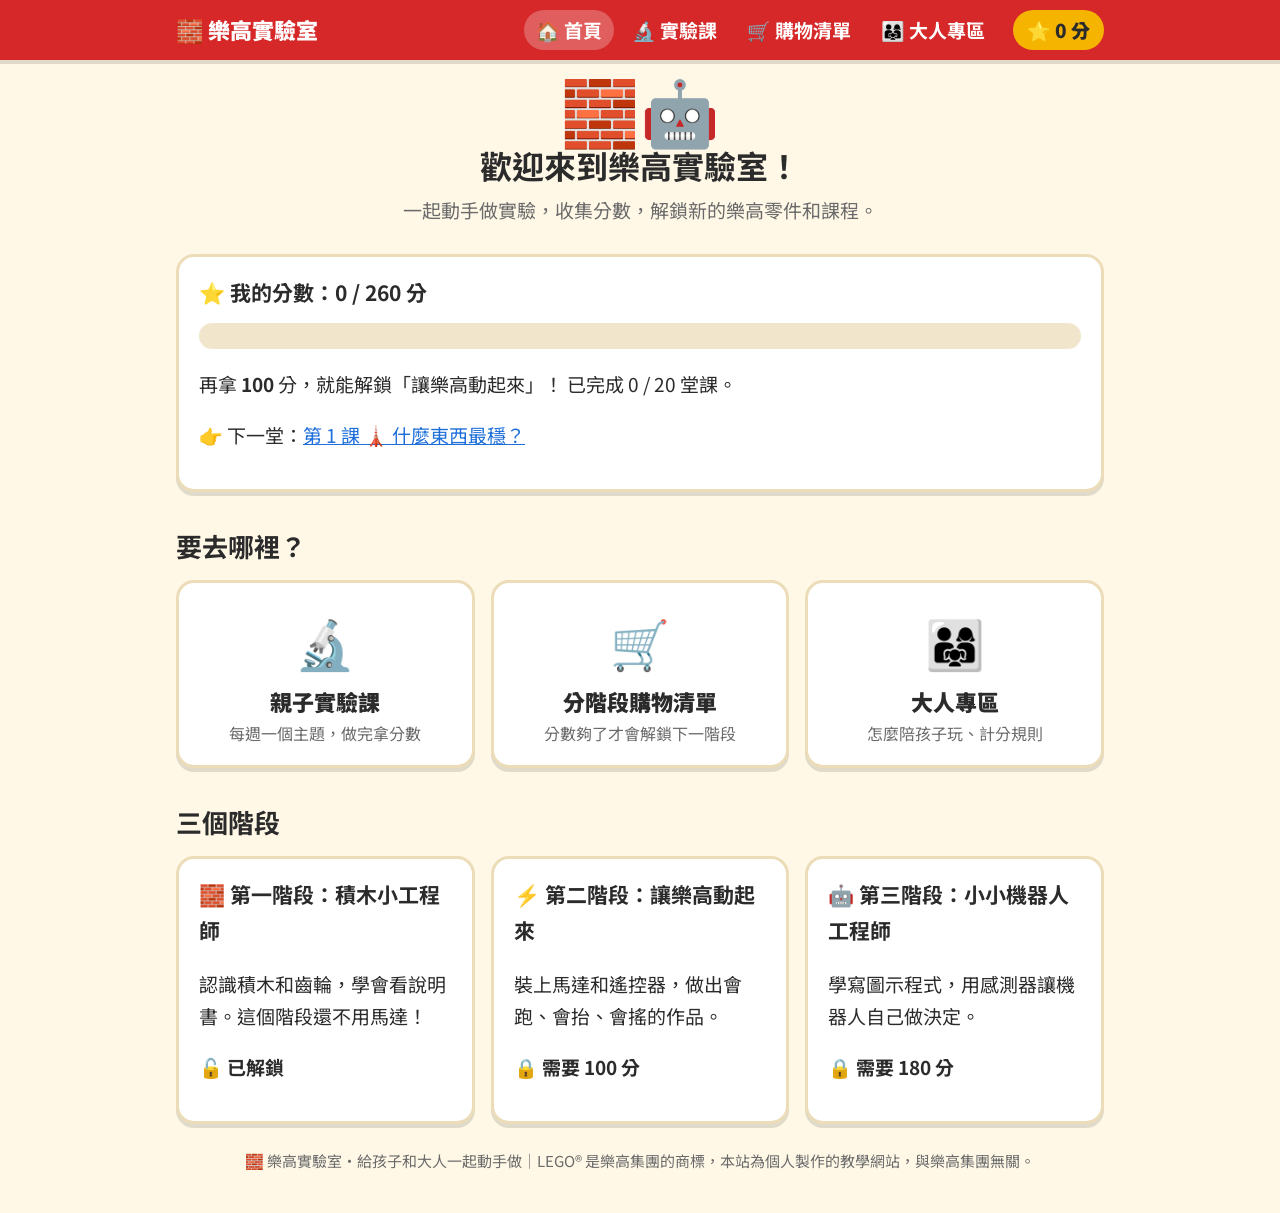
==== index.html @ 39731d32 "建立樂高實驗室教學網站 Co-Authored-By: Claude Opus 5.5 <noreply@anthropic.com>" ====
<!doctype html>
<html lang="zh-Hant-TW">
<head>
  <meta charset="utf-8">
  <meta name="viewport" content="width=device-width, initial-scale=1">
  <title>首頁｜樂高實驗室</title>
  <meta name="description" content="給 6–7 歲孩子的樂高親子實驗課和分階段購物清單">
  <link rel="icon" href="data:image/svg+xml,<svg xmlns='http://www.w3.org/2000/svg' viewBox='0 0 100 100'><text y='.9em' font-size='90'>🧱</text></svg>">
  <link rel="preconnect" href="https://fonts.googleapis.com">
  <link rel="stylesheet" href="https://fonts.googleapis.com/css2?family=Noto+Sans+TC:wght@400;700;900&display=swap">
  <link rel="stylesheet" href="style.css">
</head>
<body data-page="home">
  <header class="top" id="top"></header>
  <main class="wrap" id="app"></main>
  <footer>🧱 樂高實驗室・給孩子和大人一起動手做｜LEGO® 是樂高集團的商標，本站為個人製作的教學網站，與樂高集團無關。</footer>
  <script src="data.js"></script>
  <script src="app.js"></script>
</body>
</html>
---- style.css ----
:root {
  --bg: #fff8e7;
  --card: #ffffff;
  --ink: #2b2b2b;
  --muted: #6b6b6b;
  --line: #ecdcb8;
  --red: #d62828;
  --red-soft: #fde2e2;
  --yellow: #f4b400;
  --yellow-soft: #fff1c2;
  --blue: #1e6fd9;
  --blue-soft: #dbe9fd;
  --green: #2a9d48;
  --green-soft: #dcf5e3;
  --lock: #9a9a9a;
  --shadow: 0 4px 0 rgba(0, 0, 0, 0.12);
}

* { box-sizing: border-box; }

body {
  margin: 0;
  background: var(--bg);
  color: var(--ink);
  font-family: "Noto Sans TC", "Microsoft JhengHei", "PingFang TC", sans-serif;
  font-size: 19px;
  line-height: 1.7;
}

a { color: var(--blue); }

.wrap { max-width: 960px; margin: 0 auto; padding: 0 16px; }

/* 頂部導覽 */
.top {
  background: var(--red);
  color: #fff;
  box-shadow: var(--shadow);
  position: sticky;
  top: 0;
  z-index: 10;
}
.top .wrap {
  display: flex;
  flex-wrap: wrap;
  align-items: center;
  gap: 8px 16px;
  padding-top: 10px;
  padding-bottom: 10px;
}
.logo {
  color: #fff;
  text-decoration: none;
  font-weight: 900;
  font-size: 22px;
  margin-right: auto;
}
.nav { display: flex; flex-wrap: wrap; gap: 6px; }
.nav a {
  color: #fff;
  text-decoration: none;
  padding: 4px 12px;
  border-radius: 999px;
  font-weight: 700;
}
.nav a.on, .nav a:hover { background: rgba(255, 255, 255, 0.25); }
.score-pill {
  background: var(--yellow);
  color: var(--ink);
  font-weight: 900;
  padding: 4px 14px;
  border-radius: 999px;
  white-space: nowrap;
}

main { padding: 24px 0 48px; }

h1 { font-size: 32px; line-height: 1.3; margin: 0 0 8px; }
h2 { font-size: 26px; margin: 32px 0 12px; }
h3 { font-size: 21px; margin: 0 0 8px; }
.lead { color: var(--muted); margin: 0 0 20px; }

.card {
  background: var(--card);
  border: 3px solid var(--line);
  border-radius: 18px;
  padding: 18px 20px;
  box-shadow: var(--shadow);
}

/* 首頁 */
.hero { text-align: center; padding: 16px 0 8px; }
.hero .big { font-size: 64px; line-height: 1; }
.progress {
  height: 26px;
  background: #f1e6cc;
  border-radius: 999px;
  overflow: hidden;
  margin: 12px 0 6px;
}
.progress > div {
  height: 100%;
  background: linear-gradient(90deg, var(--red), var(--yellow), var(--green));
  width: 0;
  transition: width 0.6s;
}
.grid { display: grid; gap: 16px; grid-template-columns: repeat(auto-fit, minmax(240px, 1fr)); }
.big-btn {
  display: block;
  text-decoration: none;
  color: var(--ink);
  text-align: center;
  font-weight: 900;
  font-size: 22px;
}
.big-btn .emoji { font-size: 48px; display: block; }
.big-btn small { display: block; font-weight: 400; font-size: 16px; color: var(--muted); }

/* 階段 */
.stage { margin-top: 28px; }
.stage-head {
  display: flex;
  align-items: center;
  gap: 12px;
  flex-wrap: wrap;
  padding: 12px 18px;
  border-radius: 16px;
  color: #fff;
  font-weight: 900;
}
.stage-head .name { font-size: 22px; margin-right: auto; }
.stage-head .tag { background: rgba(255, 255, 255, 0.3); padding: 2px 12px; border-radius: 999px; font-size: 16px; }
.c-red { background: var(--red); }
.c-yellow { background: var(--yellow); color: var(--ink) !important; }
.c-blue { background: var(--blue); }
.stage.locked .stage-head { background: var(--lock); color: #fff !important; }
.stage-goal { margin: 10px 4px 14px; color: var(--muted); }

.lock-box {
  text-align: center;
  padding: 24px;
  background: repeating-linear-gradient(45deg, #f4f4f4, #f4f4f4 12px, #ececec 12px, #ececec 24px);
  border: 3px dashed var(--lock);
  border-radius: 18px;
  color: var(--muted);
  font-weight: 700;
}
.lock-box .emoji { font-size: 44px; display: block; }

/* 購物清單 */
.item { margin-bottom: 14px; }
.item .code {
  display: inline-block;
  background: var(--blue-soft);
  color: var(--blue);
  font-weight: 900;
  padding: 0 10px;
  border-radius: 8px;
  margin-left: 6px;
  font-size: 16px;
}
.item p { margin: 4px 0; }
.item .where { color: var(--muted); font-size: 16px; }
.links { display: flex; flex-wrap: wrap; gap: 8px; margin-top: 8px; }
.links a {
  font-size: 15px;
  padding: 2px 12px;
  border: 2px solid var(--blue);
  border-radius: 999px;
  text-decoration: none;
  font-weight: 700;
}
.note {
  background: var(--yellow-soft);
  border-left: 6px solid var(--yellow);
  padding: 10px 14px;
  border-radius: 10px;
  margin-bottom: 14px;
}

/* 課程列表 */
.lesson-card {
  display: flex;
  gap: 14px;
  align-items: center;
  text-decoration: none;
  color: var(--ink);
}
.lesson-card .emoji { font-size: 40px; flex: none; }
.lesson-card .meta { font-size: 15px; color: var(--muted); }
.lesson-card.done { border-color: var(--green); background: var(--green-soft); }
.lesson-card.locked { opacity: 0.55; cursor: not-allowed; }
.badge {
  margin-left: auto;
  flex: none;
  font-weight: 900;
  font-size: 15px;
  padding: 2px 10px;
  border-radius: 999px;
  background: var(--yellow-soft);
}
.lesson-card.done .badge { background: var(--green); color: #fff; }

/* 單堂課 */
.lesson-top { display: flex; gap: 14px; align-items: center; flex-wrap: wrap; }
.lesson-top .emoji { font-size: 60px; line-height: 1; }
.question {
  font-size: 22px;
  font-weight: 900;
  background: var(--blue-soft);
  padding: 12px 18px;
  border-radius: 14px;
  margin: 16px 0;
}
.section h2 { display: flex; align-items: center; gap: 10px; }
.section h2 .n {
  background: var(--red);
  color: #fff;
  width: 40px;
  height: 40px;
  border-radius: 10px;
  display: inline-flex;
  align-items: center;
  justify-content: center;
  font-size: 20px;
  flex: none;
}
.materials { margin: 0; padding-left: 0; list-style: none; }
.materials li { padding: 6px 0 6px 34px; position: relative; border-bottom: 1px dashed var(--line); }
.materials li:last-child { border-bottom: 0; }
.materials li::before { content: "🧩"; position: absolute; left: 0; }

.steps { list-style: none; padding: 0; margin: 0; counter-reset: s; }
.steps li { margin-bottom: 10px; }
.steps label {
  display: flex;
  gap: 12px;
  align-items: flex-start;
  padding: 12px 14px;
  border: 3px solid var(--line);
  border-radius: 14px;
  background: var(--card);
  cursor: pointer;
}
.steps input { width: 28px; height: 28px; flex: none; margin-top: 3px; accent-color: var(--green); }
.steps .num { font-weight: 900; color: var(--red); flex: none; }
.steps input:checked ~ span { text-decoration: line-through; color: var(--muted); }
.steps label:has(input:checked) { border-color: var(--green); background: var(--green-soft); }

.result { background: var(--green-soft); border-color: var(--green); }
.discovery { background: var(--yellow-soft); border-color: var(--yellow); }

.done-btn {
  display: block;
  width: 100%;
  margin-top: 24px;
  font: inherit;
  font-size: 24px;
  font-weight: 900;
  padding: 16px;
  border: 0;
  border-radius: 18px;
  background: var(--green);
  color: #fff;
  box-shadow: var(--shadow);
  cursor: pointer;
}
.done-btn:disabled { background: var(--lock); cursor: not-allowed; }
.done-btn.finished { background: var(--yellow); color: var(--ink); }
.hint { text-align: center; color: var(--muted); margin: 8px 0 0; }

.speak {
  font: inherit;
  font-size: 16px;
  border: 2px solid var(--blue);
  background: #fff;
  color: var(--blue);
  border-radius: 999px;
  padding: 2px 12px;
  cursor: pointer;
  font-weight: 700;
}

.pager { display: flex; justify-content: space-between; gap: 12px; margin-top: 28px; flex-wrap: wrap; }
.pager a { font-weight: 700; }

/* 慶祝視窗 */
.toast {
  position: fixed;
  left: 50%;
  top: 50%;
  transform: translate(-50%, -50%) scale(0.8);
  background: #fff;
  border: 4px solid var(--yellow);
  border-radius: 24px;
  padding: 24px 32px;
  text-align: center;
  box-shadow: 0 10px 40px rgba(0, 0, 0, 0.25);
  opacity: 0;
  pointer-events: none;
  transition: 0.25s;
  z-index: 50;
  max-width: calc(100vw - 32px);
}
.toast.show { opacity: 1; transform: translate(-50%, -50%) scale(1); pointer-events: auto; }
.toast .emoji { font-size: 64px; display: block; }
.toast b { font-size: 26px; display: block; }

.btn {
  font: inherit;
  font-weight: 700;
  padding: 8px 18px;
  border-radius: 12px;
  border: 2px solid var(--ink);
  background: #fff;
  cursor: pointer;
}
.btn.danger { border-color: var(--red); color: var(--red); }

footer { text-align: center; color: var(--muted); font-size: 15px; padding: 24px 16px 40px; }

@media (max-width: 600px) {
  body { font-size: 18px; }
  h1 { font-size: 27px; }
  .lesson-top .emoji { font-size: 48px; }
}
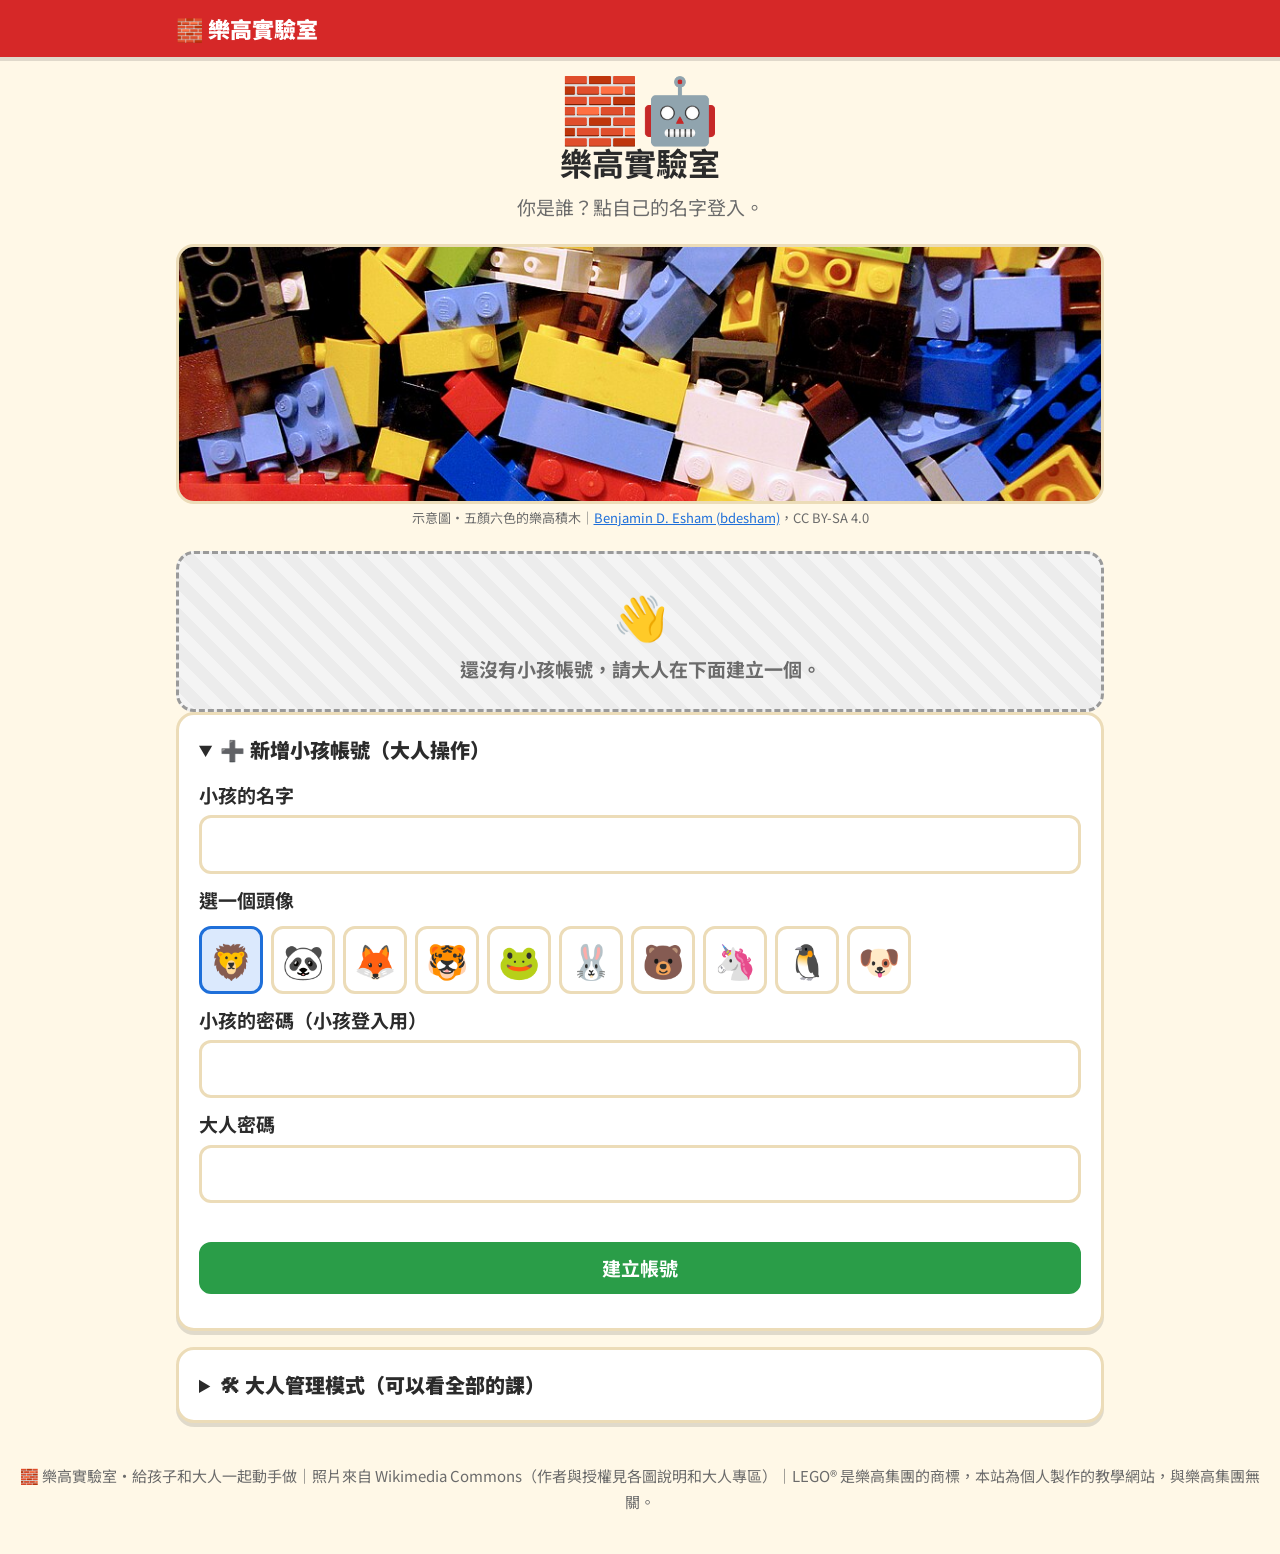
==== commit 993d8ed0: "加入小孩帳號、大人密碼確認、管理模式和自由授權圖片 Co-Authored-By: Claude Opus 5.5 <noreply@anthropic.com>" ====
--- a/index.html
+++ b/index.html
@@ -13,8 +13,9 @@
 <body data-page="home">
   <header class="top" id="top"></header>
   <main class="wrap" id="app"></main>
-  <footer>🧱 樂高實驗室・給孩子和大人一起動手做｜LEGO® 是樂高集團的商標，本站為個人製作的教學網站，與樂高集團無關。</footer>
+  <footer>🧱 樂高實驗室・給孩子和大人一起動手做｜照片來自 Wikimedia Commons（作者與授權見各圖說明和大人專區）｜LEGO® 是樂高集團的商標，本站為個人製作的教學網站，與樂高集團無關。</footer>
   <script src="data.js"></script>
+  <script src="images.js"></script>
   <script src="app.js"></script>
 </body>
 </html>
--- a/style.css
+++ b/style.css
@@ -17,6 +17,7 @@
 }
 
 * { box-sizing: border-box; }
+[hidden] { display: none !important; }
 
 body {
   margin: 0;
@@ -317,10 +318,108 @@
 }
 .btn.danger { border-color: var(--red); color: var(--red); }
 
+/* 圖片 */
+.photo { margin: 16px 0; }
+.photo img {
+  display: block;
+  width: 100%;
+  max-height: 340px;
+  object-fit: cover;
+  border-radius: 18px;
+  border: 3px solid var(--line);
+  background: #f1e6cc;
+}
+.photo.wide img { max-height: 260px; }
+.photo figcaption { font-size: 13px; color: var(--muted); margin-top: 4px; line-height: 1.5; }
+.thumb {
+  display: block;
+  width: calc(100% + 40px);
+  margin: -18px -20px 12px;
+  height: 140px;
+  object-fit: cover;
+  border-radius: 15px 15px 0 0;
+}
+.credits li { font-size: 15px; }
+
+/* 帳號 */
+.logout {
+  font: inherit;
+  font-size: 15px;
+  font-weight: 700;
+  color: #fff;
+  background: transparent;
+  border: 2px solid rgba(255, 255, 255, 0.7);
+  border-radius: 999px;
+  padding: 2px 12px;
+  cursor: pointer;
+}
+.score-pill.admin { background: var(--ink); color: #fff; }
+.kids { margin: 8px 0 20px; }
+.kid-btn {
+  font: inherit;
+  font-size: 22px;
+  font-weight: 900;
+  cursor: pointer;
+  text-align: center;
+}
+.kid-btn .emoji { display: block; font-size: 52px; line-height: 1.2; }
+.kid-btn small { display: block; font-size: 15px; color: var(--muted); font-weight: 700; }
+.kid-btn.picked { border-color: var(--blue); background: var(--blue-soft); }
+.login-form { display: flex; flex-direction: column; gap: 10px; margin-bottom: 16px; }
+.login-form label, .login-form .label { display: flex; flex-direction: column; font-weight: 700; gap: 4px; }
+.login-form input[type="password"], .login-form input:not([type]), .modal input {
+  font: inherit;
+  padding: 10px 14px;
+  border: 3px solid var(--line);
+  border-radius: 12px;
+  width: 100%;
+}
+.avatars { display: flex; flex-wrap: wrap; gap: 8px; }
+.avatars label { flex-direction: row; cursor: pointer; }
+.avatars input { position: absolute; opacity: 0; }
+.avatars span { font-size: 34px; padding: 2px 8px; border: 3px solid var(--line); border-radius: 12px; }
+.avatars input:checked + span { border-color: var(--blue); background: var(--blue-soft); }
+.avatars input:focus-visible + span { outline: 3px solid var(--blue); }
+.fold { margin-bottom: 16px; }
+.fold summary { font-weight: 900; cursor: pointer; font-size: 20px; }
+.fold[open] summary { margin-bottom: 12px; }
+.err { color: var(--red); font-weight: 700; margin: 0; min-height: 1em; }
+.btn.primary { background: var(--green); border-color: var(--green); color: #fff; }
+.btn.small { font-size: 14px; padding: 2px 10px; margin: 2px; }
+.kids-table { width: 100%; border-collapse: collapse; font-size: 17px; }
+.kids-table th, .kids-table td { text-align: left; padding: 8px 6px; border-bottom: 1px dashed var(--line); }
+.kids-table th, .kids-table td:not(:last-child) { white-space: nowrap; }
+
+.modal {
+  position: fixed;
+  inset: 0;
+  background: rgba(0, 0, 0, 0.45);
+  display: flex;
+  align-items: center;
+  justify-content: center;
+  padding: 16px;
+  z-index: 60;
+}
+.modal-box {
+  background: #fff;
+  border: 4px solid var(--yellow);
+  border-radius: 24px;
+  padding: 22px;
+  width: 100%;
+  max-width: 420px;
+  text-align: center;
+}
+.modal-box .emoji { font-size: 52px; display: block; }
+.modal-box b { font-size: 24px; display: block; }
+.modal-box .row { display: flex; gap: 10px; justify-content: center; margin-top: 10px; }
+
 footer { text-align: center; color: var(--muted); font-size: 15px; padding: 24px 16px 40px; }
 
 @media (max-width: 600px) {
   body { font-size: 18px; }
   h1 { font-size: 27px; }
+  .top { position: static; }
+  .logo { font-size: 20px; }
+  .nav a { padding: 2px 8px; font-size: 16px; }
   .lesson-top .emoji { font-size: 48px; }
 }
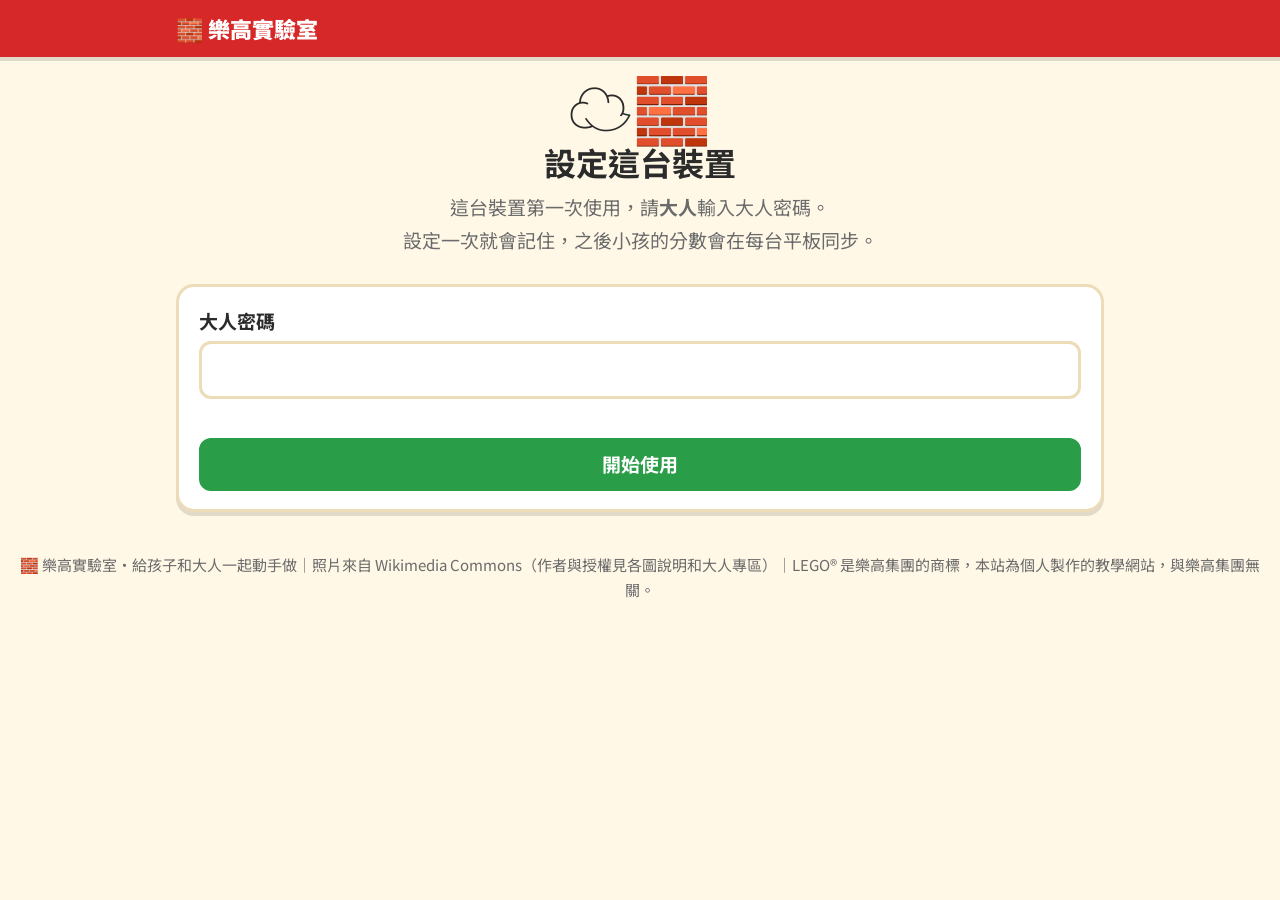
==== commit d9475c8e: "改用 Cloudflare Pages + D1 跨裝置同步，大人密碼改在伺服器檢查 Co-Authored-By: Claude Opus 5.5 <noreply@anthropic.com>" ====
--- a/index.html
+++ b/index.html
@@ -12,7 +12,7 @@
 </head>
 <body data-page="home">
   <header class="top" id="top"></header>
-  <main class="wrap" id="app"></main>
+  <main class="wrap" id="app"><p class="lead">載入中…</p></main>
   <footer>🧱 樂高實驗室・給孩子和大人一起動手做｜照片來自 Wikimedia Commons（作者與授權見各圖說明和大人專區）｜LEGO® 是樂高集團的商標，本站為個人製作的教學網站，與樂高集團無關。</footer>
   <script src="data.js"></script>
   <script src="images.js"></script>
--- a/style.css
+++ b/style.css
@@ -367,7 +367,7 @@
 .kid-btn.picked { border-color: var(--blue); background: var(--blue-soft); }
 .login-form { display: flex; flex-direction: column; gap: 10px; margin-bottom: 16px; }
 .login-form label, .login-form .label { display: flex; flex-direction: column; font-weight: 700; gap: 4px; }
-.login-form input[type="password"], .login-form input:not([type]), .modal input {
+.login-form input[type="password"], .login-form input[type="email"], .login-form input:not([type]), .modal input {
   font: inherit;
   padding: 10px 14px;
   border: 3px solid var(--line);
